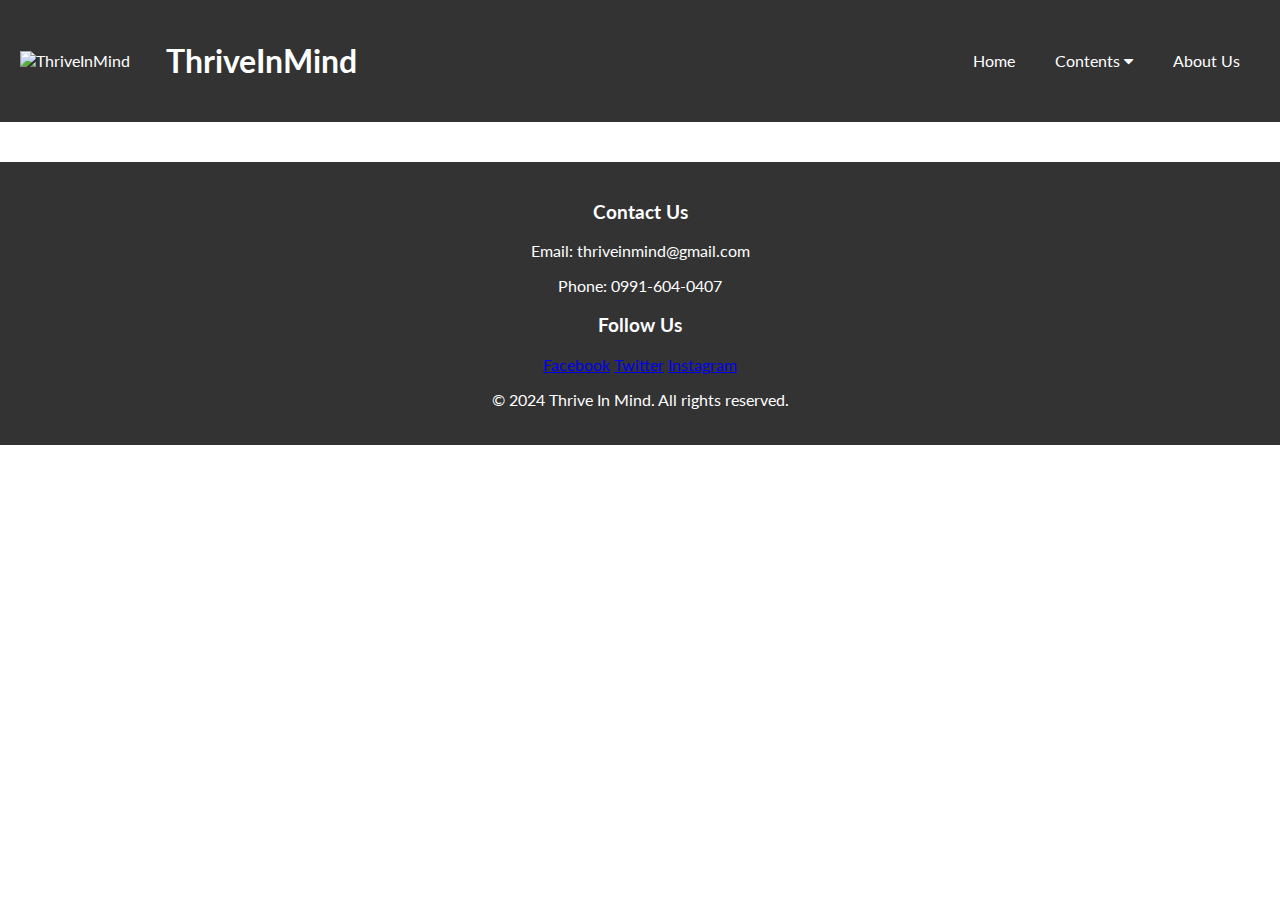
==== index.html @ 47e52624 "Add files via upload" ====
<!DOCTYPE html>
<html lang="en">
<head>
    <meta charset="UTF-8">
    <meta name="viewport" content="width=device-width, initial-scale=1">
    <title>ThriveInMind - Mental Health Awareness</title>
    <link rel="stylesheet" href="https://fonts.googleapis.com/css?family=Lato">
    <link rel="stylesheet" href="https://cdnjs.cloudflare.com/ajax/libs/font-awesome/4.7.0/css/font-awesome.min.css">
    <style>
        body {
            font-family: "Lato", sans-serif;
            margin: 0;
        }

        nav {
            background-color: #333;
            color: #fff;
            padding: 20px;
            display: flex;
            justify-content: space-between;
            align-items: center;
        }

        .logo-container {
            display: flex;
            align-items: center;
        }

        .logo {
            margin-right: 16px;
            width: 130px;
            vertical-align: middle;
        }

        .nav-links {
            display: flex;
            align-items: center;
        }

        nav a {
            text-decoration: none;
            color: #fff;
            padding: 10px 20px;
            border-radius: 5px;
            transition: background-color 0.3s ease;
        }

        nav a:hover {
            background-color: #555;
        }

        .dropdown {
            position: relative;
        }

        .dropdown-content {
            display: none;
            position: absolute;
            background-color: #333;
            min-width: 160px;
            box-shadow: 0px 8px 16px 0px rgba(0,0,0,0.2);
            z-index: 1;
        }

        .dropdown:hover .dropdown-content {
            display: block;
        }

        .dropdown-content a {
            color: #fff;
            padding: 12px 16px;
            text-decoration: none;
            display: block;
            transition: background-color 0.3s ease;
        }

        .dropdown-content a:hover {
            background-color: #555;
        }

        section {
            padding: 20px;
        }

        footer {
            background-color: #333;
            color: #fff;
            padding: 20px;
            text-align: center;
        }
    </style>
</head>
<body>
    <nav>
        <div class="logo-container">
            <img class="logo" src="images/logo.png" alt="ThriveInMind">
            <h1>ThriveInMind</h1>
        </div>
        <div class="nav-links">
            <a href="index.html">Home</a>
            <div class="dropdown">
                <a href="#">Contents <i class="fa fa-caret-down"></i></a>
                <div class="dropdown-content">
                    <a href="introduction.html">Introduction</a>
                    <a href="mental_disorders.html">Types of Mental Disorders</a>
                    <a href="cope.html">How To Cope Up/Hotlines</a>
                    <a href="misconceptions.html">Misconceptions about Mental Health</a>
                    <a href="articles.html">Related Articles</a>
                </div>
            </div>
            <a href="about_us.html">About Us</a>
        </div>
    </nav>

    <section>
        <!-- Your content goes here -->
    </section>

    <footer>
        <div>
            <h3>Contact Us</h3>
            <p>Email: thriveinmind@gmail.com</p>
            <p>Phone: 0991-604-0407</p>
        </div>

        <div>
            <h3>Follow Us</h3>
            <a href="#" target="_blank">Facebook</a>
            <a href="#" target="_blank">Twitter</a>
            <a href="#" target="_blank">Instagram</a>
        </div>

        <div>
            <p>&copy; 2024 Thrive In Mind. All rights reserved.</p>
        </div>
    </footer>
</body>
</html>
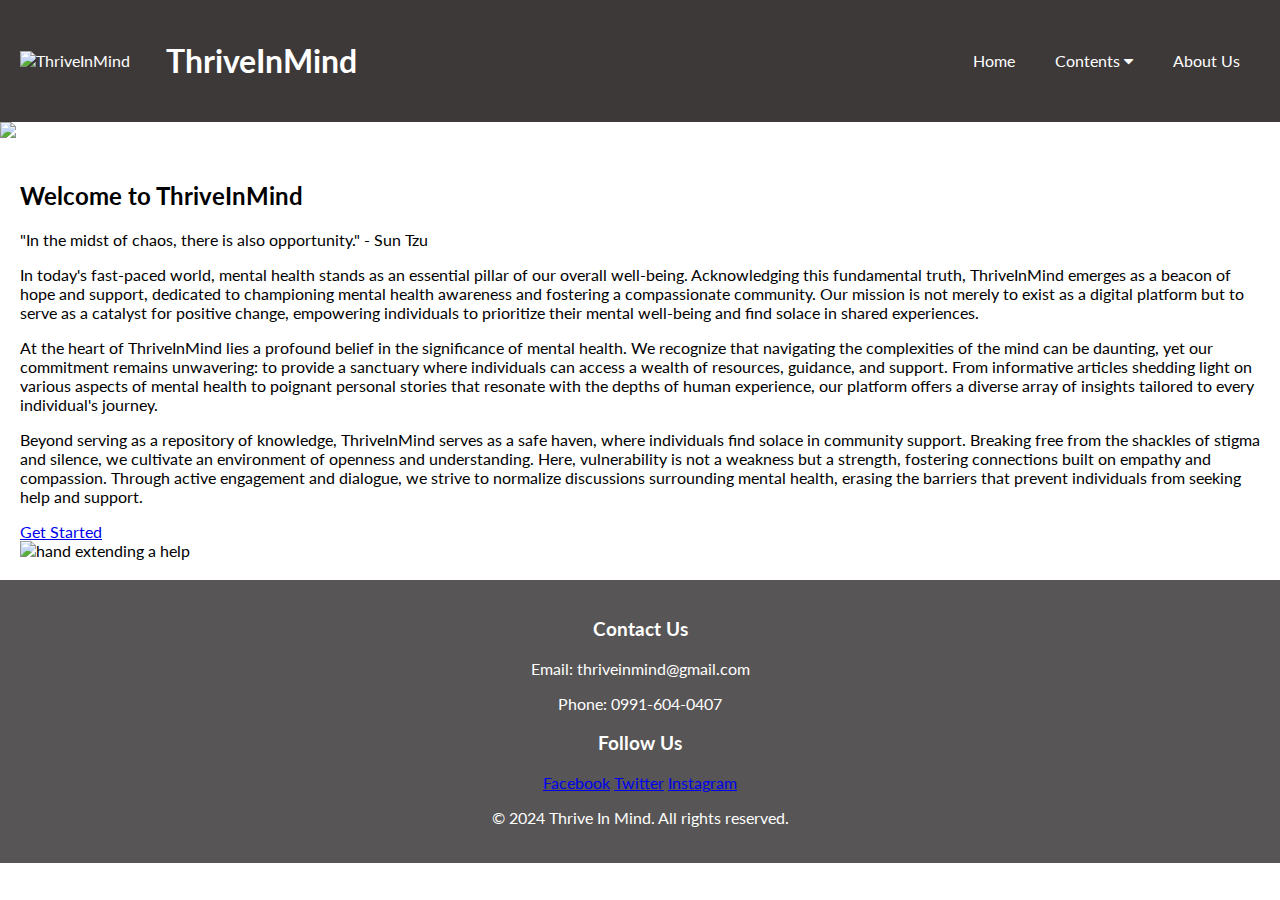
==== commit ae94eea3: "Update index.html" ====
--- a/index.html
+++ b/index.html
@@ -4,98 +4,18 @@
     <meta charset="UTF-8">
     <meta name="viewport" content="width=device-width, initial-scale=1">
     <title>ThriveInMind - Mental Health Awareness</title>
+    <meta name="description" content="ThriveInMind is dedicated to raising mental health awareness and providing support through resources, guidance, and community engagement.">
     <link rel="stylesheet" href="https://fonts.googleapis.com/css?family=Lato">
     <link rel="stylesheet" href="https://cdnjs.cloudflare.com/ajax/libs/font-awesome/4.7.0/css/font-awesome.min.css">
-    <style>
-        body {
-            font-family: "Lato", sans-serif;
-            margin: 0;
-        }
+    <link rel="stylesheet" href="style.css">
 
-        nav {
-            background-color: #333;
-            color: #fff;
-            padding: 20px;
-            display: flex;
-            justify-content: space-between;
-            align-items: center;
-        }
-
-        .logo-container {
-            display: flex;
-            align-items: center;
-        }
-
-        .logo {
-            margin-right: 16px;
-            width: 130px;
-            vertical-align: middle;
-        }
-
-        .nav-links {
-            display: flex;
-            align-items: center;
-        }
-
-        nav a {
-            text-decoration: none;
-            color: #fff;
-            padding: 10px 20px;
-            border-radius: 5px;
-            transition: background-color 0.3s ease;
-        }
-
-        nav a:hover {
-            background-color: #555;
-        }
-
-        .dropdown {
-            position: relative;
-        }
-
-        .dropdown-content {
-            display: none;
-            position: absolute;
-            background-color: #333;
-            min-width: 160px;
-            box-shadow: 0px 8px 16px 0px rgba(0,0,0,0.2);
-            z-index: 1;
-        }
-
-        .dropdown:hover .dropdown-content {
-            display: block;
-        }
-
-        .dropdown-content a {
-            color: #fff;
-            padding: 12px 16px;
-            text-decoration: none;
-            display: block;
-            transition: background-color 0.3s ease;
-        }
-
-        .dropdown-content a:hover {
-            background-color: #555;
-        }
-
-        section {
-            padding: 20px;
-        }
-
-        footer {
-            background-color: #333;
-            color: #fff;
-            padding: 20px;
-            text-align: center;
-        }
-    </style>
 </head>
 <body>
-    <nav>
+     <nav>
         <div class="logo-container">
             <img class="logo" src="images/logo.png" alt="ThriveInMind">
             <h1>ThriveInMind</h1>
-        </div>
+        </div> 
         <div class="nav-links">
             <a href="index.html">Home</a>
             <div class="dropdown">
@@ -112,8 +32,36 @@
         </div>
     </nav>
 
-    <section>
-        <!-- Your content goes here -->
+      <!-- Slideshow container -->
+      <div class="slideshow-container">
+        <div class="mySlides fade">
+            <img src="images/mth.png" style="width:100% ">
+        </div>
+
+        <div class="mySlides fade">
+            <img src="images/mttrs.png" style="width:100% ">
+        </div>
+
+
+
+    <section id="welcome">
+        <div class="content">
+       <h2>Welcome to ThriveInMind</h2> </a>
+            <p>"In the midst of chaos, there is also opportunity." - Sun Tzu</p>
+            <p>In today's fast-paced world, mental health stands as an essential pillar of our overall well-being. Acknowledging this fundamental truth, ThriveInMind emerges as a beacon of hope and support, dedicated to championing mental health awareness and fostering a compassionate community. Our mission is not merely to exist as a digital platform but to serve as a catalyst for positive change, empowering individuals to prioritize their mental well-being and find solace in shared experiences.</p>
+            
+            <p>At the heart of ThriveInMind lies a profound belief in the significance of mental health. We recognize that navigating the complexities of the mind can be daunting, yet our commitment remains unwavering: to provide a sanctuary where individuals can access a wealth of resources, guidance, and support. From informative articles shedding light on various aspects of mental health to poignant personal stories that resonate with the depths of human experience, our platform offers a diverse array of insights tailored to every individual's journey.</p>
+            
+            <p>Beyond serving as a repository of knowledge, ThriveInMind serves as a safe haven, where individuals find solace in community support. Breaking free from the shackles of stigma and silence, we cultivate an environment of openness and understanding. Here, vulnerability is not a weakness but a strength, fostering connections built on empathy and compassion. Through active engagement and dialogue, we strive to normalize discussions surrounding mental health, erasing the barriers that prevent individuals from seeking help and support.</p>
+            <a href="introduction.html" class="get-started-button">Get Started</a>
+            <!-- <p>Our vision extends beyond the confines of cyberspace; it encompasses a collective aspiration to create a world where mental health is prioritized and nurtured. By amplifying voices, sharing experiences, and advocating for change, we endeavor to spark a ripple effect of positivity and acceptance. Together, we challenge societal norms and perceptions, fostering a culture where seeking help is met with encouragement and understanding.</p>
+            <p>As individuals journey through the labyrinth of mental health, ThriveInMind stands as a steadfast companion, offering guidance, companionship, and hope. Through exploration, learning, and shared experiences, we reaffirm a fundamental truth: no one walks this path alone. ThriveInMind is more than just a website; it is a testament to the resilience of the human spirit and the power of community in nurturing mental well-being.</p>
+            <p>In conclusion, ThriveInMind serves as a beacon of hope and support in a world where mental health is often overlooked. With a steadfast commitment to fostering awareness, providing resources, and nurturing community support, we strive to create a world where mental well-being thrives, and every voice is heard and valued. Together, let us embark on this transformative journey, embracing resilience, empathy, and hope as we navigate the complexities of the human mind.</p> -->
+        </div>
+    
+        <div>
+            <img src="images/hands.jfif" alt="hand extending a help">
+        </div>
     </section>
 
     <footer>
@@ -134,5 +82,29 @@
             <p>&copy; 2024 Thrive In Mind. All rights reserved.</p>
         </div>
     </footer>
+
+<script>
+    var slideIndex = 0;
+showSlides();
+
+function showSlides() {
+    var i;
+    var slides = document.getElementsByClassName("mySlides");
+    for (i = 0; i < slides.length; i++) {
+        slides[i].style.display = "none";
+    }
+    slideIndex++;
+    if (slideIndex > slides.length) {
+        slideIndex = 1;
+    }
+    slides[slideIndex - 1].style.display = "block";
+    setTimeout(showSlides, 2500); // Change image every 2 seconds
+}
+
+function plusSlides(n) {
+    showSlides(slideIndex += n);
+}
+</script>
+
 </body>
 </html>
--- a/style.css
+++ b/style.css
@@ -0,0 +1,86 @@
+/* styles.css */
+
+body {
+    font-family: "Lato", sans-serif;
+    margin: 0;
+ 
+}
+
+.logo-container {
+    display: flex;
+    align-items: center;
+}
+
+.logo {
+    margin-right: 16px;
+    width: 130px;
+    vertical-align: middle;
+}
+
+nav {
+    background-color: #3d3939;
+    color: #fff;
+    padding: 20px;
+    display: flex;
+    justify-content: space-between;
+    align-items: center;
+}
+
+.nav-links {
+    display: flex;
+    align-items: center;
+}
+
+nav a {
+    text-decoration: none;
+    color: #fff;
+    padding: 10px 20px;
+    border-radius: 5px;
+    transition: background-color 0.3s ease;
+}
+
+nav a:hover {
+    background-color: #555;
+}
+
+.dropdown {
+    position: relative;
+}
+
+.dropdown-content {
+    display: none;
+    position: absolute;
+    background-color: #333;
+    min-width: 160px;
+    box-shadow: 0px 8px 16px 0px rgba(0,0,0,0.2);
+    z-index: 1;
+}
+
+.dropdown:hover .dropdown-content {
+    display: block;
+}
+
+.dropdown-content a {
+    color: #fff;
+    padding: 12px 16px;
+    text-decoration: none;
+    display: block;
+    transition: background-color 0.3s ease;
+}
+
+.dropdown-content a:hover {
+    background-color: #555;
+}
+
+section {
+    padding: 20px;
+}
+
+footer {
+    background-color: #575555;
+    color: #fff;
+    padding: 20px;
+    text-align: center;
+    
+}
+
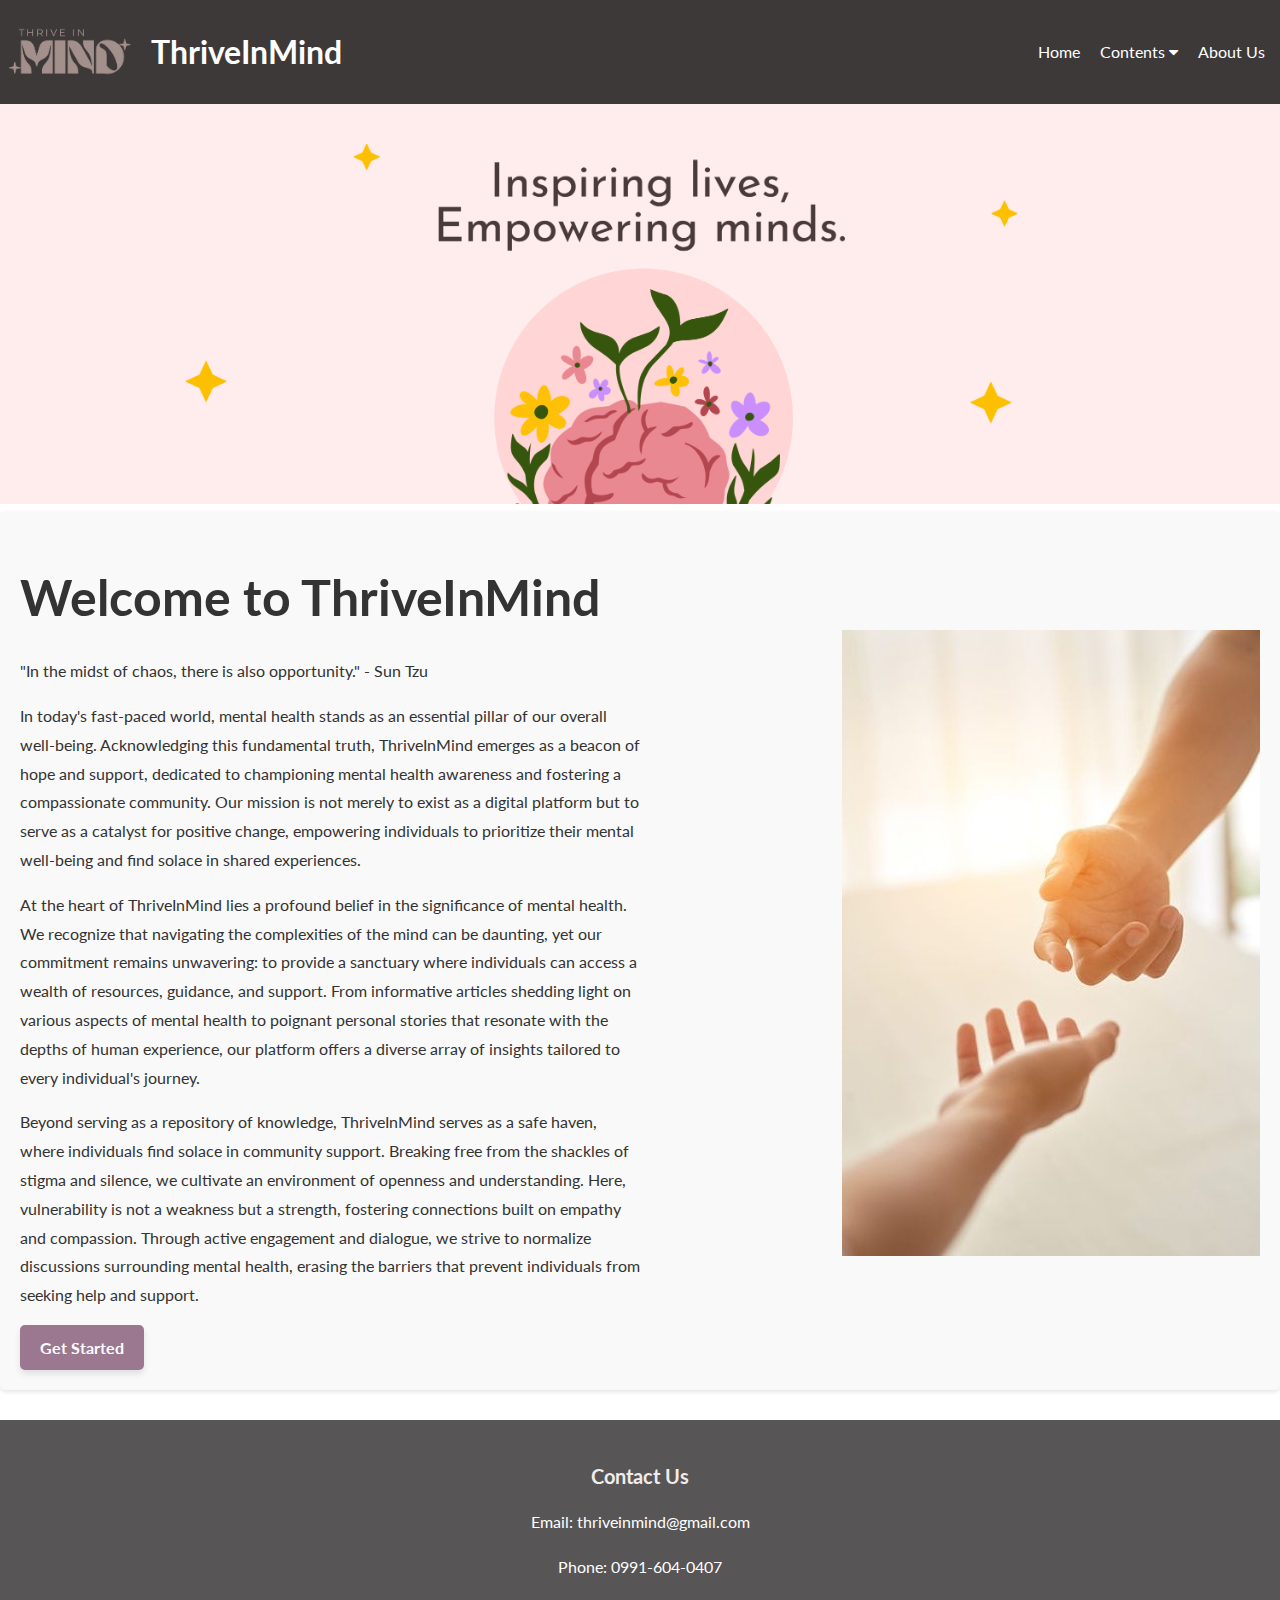
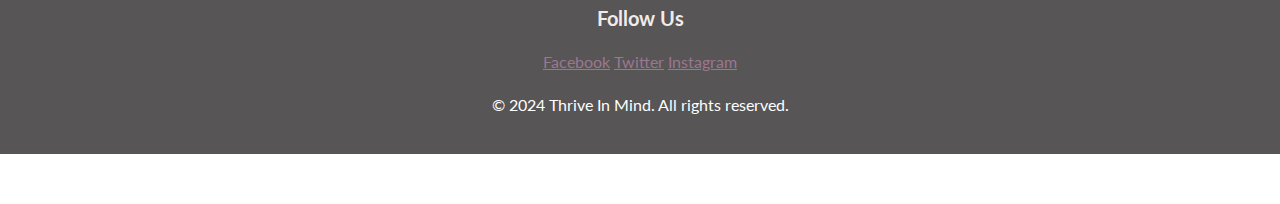
==== commit 023e4856: "Add files via upload" ====
--- a/index.html
+++ b/index.html
@@ -35,11 +35,11 @@
       <!-- Slideshow container -->
       <div class="slideshow-container">
         <div class="mySlides fade">
-            <img src="images/mth.png" style="width:100% ">
+            <img src="images/1.png" style="width:100% ">
         </div>
 
         <div class="mySlides fade">
-            <img src="images/mttrs.png" style="width:100% ">
+            <img src="images/2.png" style="width:100% ">
         </div>
 
 
--- a/style.css
+++ b/style.css
@@ -1,9 +1,8 @@
-/* styles.css */
-
 body {
     font-family: "Lato", sans-serif;
     margin: 0;
- 
+    line-height: 1.6;
+    color: #333;
 }
 
 .logo-container {
@@ -20,7 +19,7 @@
 nav {
     background-color: #3d3939;
     color: #fff;
-    padding: 20px;
+    padding: 5px;
     display: flex;
     justify-content: space-between;
     align-items: center;
@@ -34,13 +33,14 @@
 nav a {
     text-decoration: none;
     color: #fff;
-    padding: 10px 20px;
+    padding: 5px 10px;
     border-radius: 5px;
-    transition: background-color 0.3s ease;
+    transition: background-color 0.3s ease, color 0.3s ease;
 }
 
 nav a:hover {
     background-color: #555;
+    color: hotpink;
 }
 
 .dropdown {
@@ -65,11 +65,12 @@
     padding: 12px 16px;
     text-decoration: none;
     display: block;
-    transition: background-color 0.3s ease;
+    transition: background-color 0.3s ease, color 0.3s ease;
 }
 
 .dropdown-content a:hover {
     background-color: #555;
+    color: hotpink;
 }
 
 section {
@@ -81,6 +82,209 @@
     color: #fff;
     padding: 20px;
     text-align: center;
-    
-}
-
+}
+
+/* Slideshow container */
+.slideshow-container {
+    position: relative;
+    max-width: 100%;
+    margin-bottom: 50px; /* Reduced bottom margin */
+}
+
+/* Hide the images by default */
+.mySlides {
+    display: none;
+}
+
+/* Next & previous buttons */
+.prev, .next {
+    cursor: pointer;
+    position: absolute;
+    top: 50%;
+    width: auto;
+    padding: 16px;
+    margin-top: -22px;
+    color: white;
+    font-weight: bold;
+    font-size: 20px;
+    transition: 0.6s ease;
+    border-radius: 0 3px 3px 0;
+    background-color: rgba(0, 0, 0, 0.5);
+}
+
+.next {
+    right: 0;
+    border-radius: 3px 0 0 3px;
+}
+
+.prev:hover, .next:hover {
+    background-color: rgba(0, 0, 0, 0.8);
+}
+
+a:hover {
+    color: hotpink;
+}
+
+#welcome {
+    display: flex;
+    justify-content: space-between;
+    align-items: center;
+    padding: 20px; /* Reduced padding */
+    padding-top: 5px; /* Specifically reduce top padding */
+    font-family: 'Lato', sans-serif;
+}
+
+#welcome .content {
+    width: 50%;
+}
+
+#welcome img {
+    width: 100%;
+    display: block;
+    margin-left: auto;
+    margin-right: auto;
+}
+
+/* Responsive Design */
+@media (max-width: 768px) {
+    #welcome {
+        flex-direction: column;
+        padding: 20px;
+    }
+    
+    #welcome .content, #welcome img {
+        width: 100%;
+    }
+    
+    .nav-links {
+        flex-direction: column;
+        align-items: flex-start;
+    }
+    
+    nav {
+        flex-direction: column;
+        align-items: flex-start;
+    }
+    
+    nav a {
+        padding: 10px 0;
+    }
+}
+
+/* Button Styling */
+.get-started-button {
+    display: inline-block;
+    background-color: #9c7790; /* Button background color */
+    color: #fff; /* Button text color */
+    padding: 10px 20px; /* Padding around the text */
+    border-radius: 5px; /* Rounded corners */
+    text-align: center; /* Centered text */
+    text-decoration: none; /* Remove underline from text */
+    font-size: 16px; /* Font size */
+    font-weight: bold; /* Bold text */
+    transition: background-color 0.3s ease, transform 0.3s ease; /* Smooth transitions for hover effects */
+    box-shadow: 0 4px 6px rgba(0, 0, 0, 0.1); /* Subtle shadow for depth */
+}
+
+.get-started-button:hover {
+    background-color: #827b78; /* Slightly darker background on hover */
+    transform: translateY(-2px); /* Slight lift effect on hover */
+}
+
+/* Content Styling */
+section {
+    padding: 20px;
+    margin-bottom: 30px; /* Add margin bottom for spacing between sections */
+    background-color: #f9f9f9; /* Add a light background color to content sections */
+    border-radius: 5px; /* Add border radius for rounded corners */
+    box-shadow: 0 2px 4px rgba(0, 0, 0, 0.1); /* Add a subtle shadow for depth */
+}
+
+h2 {
+    color: #333;
+    font-size: 50px;
+    margin-bottom: 20px; /* Add margin bottom to separate headings from content */
+}
+
+h3 {
+    color: #f1ebeb;
+    font-size: 20px;
+    margin-bottom: 15px; /* Add margin bottom to separate headings from content */
+}
+
+p {
+    margin-bottom: 15px; /* Add margin bottom for spacing between paragraphs */
+    line-height: 1.8; /* Improve line spacing for better readability */
+}
+
+ul, ol {
+    margin-bottom: 15px; /* Add margin bottom for spacing between lists and content */
+}
+
+ul li, ol li {
+    margin-bottom: 5px; /* Add margin bottom for spacing between list items */
+}
+
+a {
+    color: #9c7790; /* Change link color to match the theme */
+    transition: color 0.3s ease; /* Smooth transition for link color change */
+}
+
+a:hover {
+    color: #383230; /* Change link color on hover for better visibility */
+}
+
+/* Responsive Design */
+@media (max-width: 768px) {
+    section {
+        padding: 15px; /* Decrease padding for smaller screens */
+    }
+
+    h2 {
+        font-size: 20px; /* Decrease font size for smaller screens */
+    }
+
+    h3 {
+        font-size: 18px; /* Decrease font size for smaller screens */
+    }
+}
+
+
+.article-box {   /*articles*/
+    display: grid;
+    grid-template-columns: repeat(auto-fit, minmax(250px, 1fr));
+    grid-gap: 20px;
+    padding: 20px;
+}
+
+.article-card {
+    border: 1px solid #ccc;
+    border-radius: 8px;
+    overflow: hidden;
+    box-shadow: 0 2px 4px rgba(0, 0, 0, 0.1);
+    background-color: #e0d0d0;
+    transition: transform 0.2s;
+}
+
+.article-card img {
+    width: 100%;
+    height: auto;
+    display: block;
+}
+
+.article-card h3 {
+    text-align: center;
+    margin: 10px 0;
+    font-size: 1.2rem;
+    padding: 0 10px;
+}
+
+.article-card a {
+    text-decoration: none;
+    color: #333;
+    display: block;
+}
+
+.article-card:hover {
+    transform: translateY(-3px);
+}
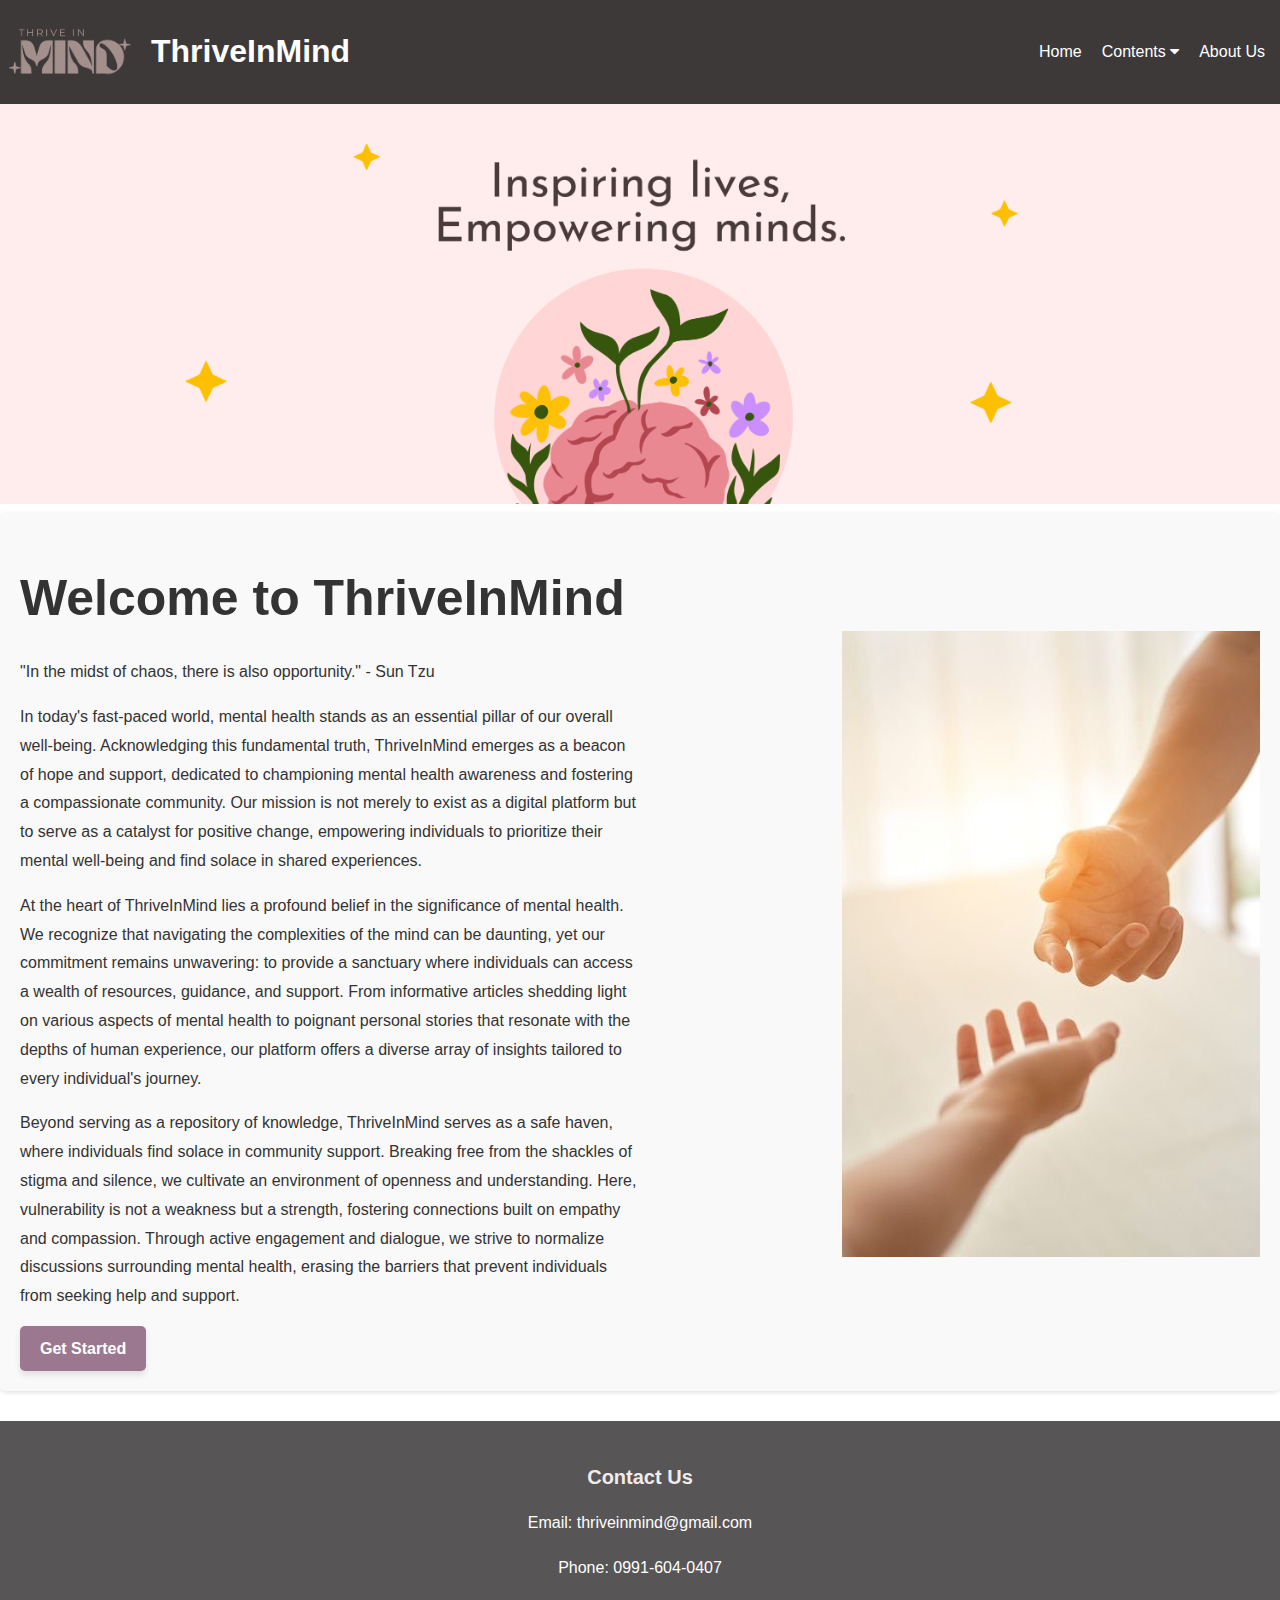
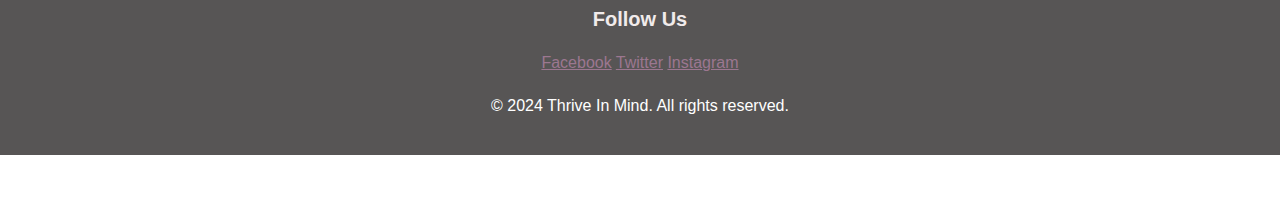
==== commit 35807d4e: "Update index.html" ====
--- a/index.html
+++ b/index.html
@@ -5,7 +5,7 @@
     <meta name="viewport" content="width=device-width, initial-scale=1">
     <title>ThriveInMind - Mental Health Awareness</title>
     <meta name="description" content="ThriveInMind is dedicated to raising mental health awareness and providing support through resources, guidance, and community engagement.">
-    <link rel="stylesheet" href="https://fonts.googleapis.com/css?family=Lato">
+    <link href="https://fonts.googleapis.com/css2?family=Poppins:wght@400;700&display=swap" rel="stylesheet">
     <link rel="stylesheet" href="https://cdnjs.cloudflare.com/ajax/libs/font-awesome/4.7.0/css/font-awesome.min.css">
     <link rel="stylesheet" href="style.css">
 
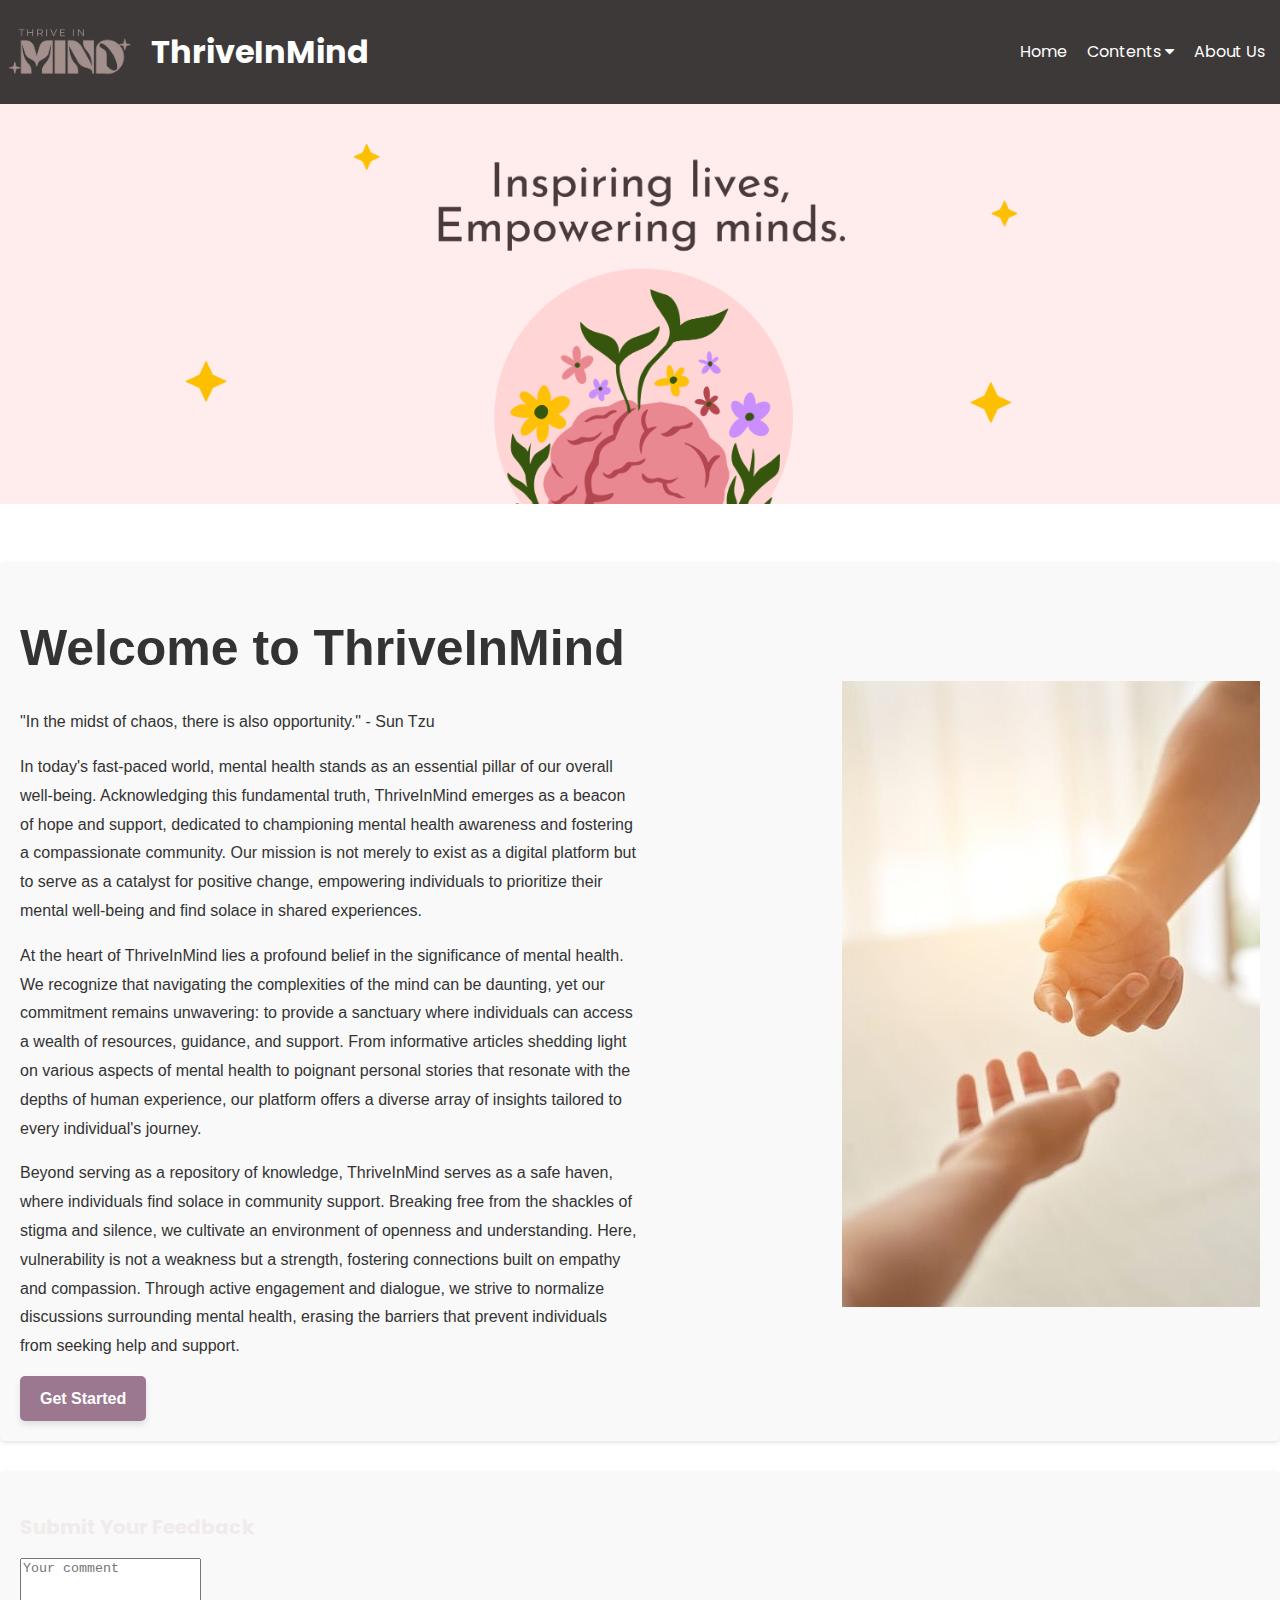
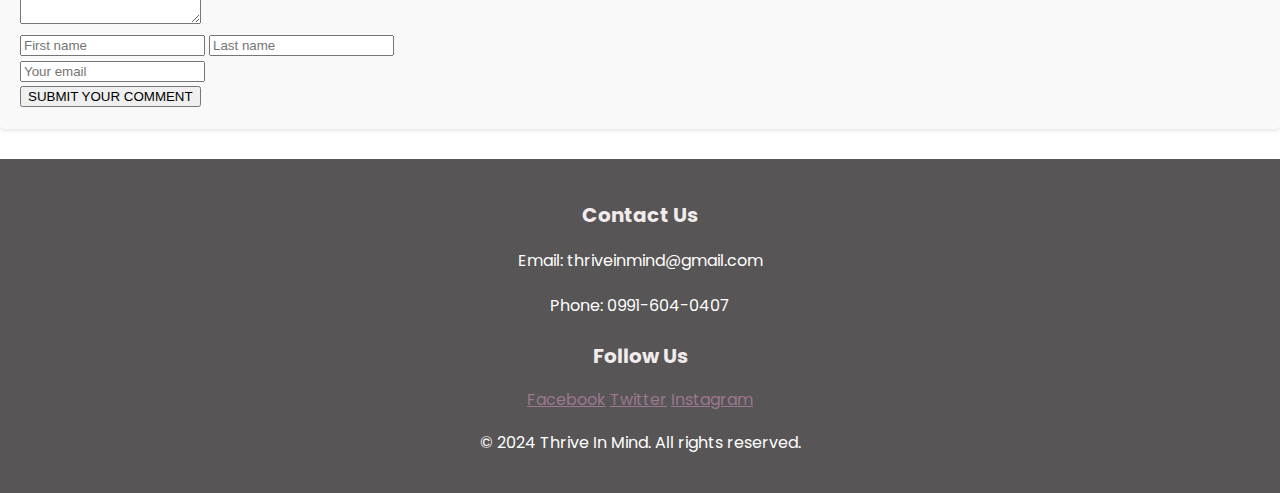
==== commit 7b12ac58: "Update index.html" ====
--- a/index.html
+++ b/index.html
@@ -8,45 +8,44 @@
     <link href="https://fonts.googleapis.com/css2?family=Poppins:wght@400;700&display=swap" rel="stylesheet">
     <link rel="stylesheet" href="https://cdnjs.cloudflare.com/ajax/libs/font-awesome/4.7.0/css/font-awesome.min.css">
     <link rel="stylesheet" href="style.css">
-
 </head>
 <body>
-     <nav>
-        <div class="logo-container">
-            <img class="logo" src="images/logo.png" alt="ThriveInMind">
-            <h1>ThriveInMind</h1>
-        </div> 
-        <div class="nav-links">
-            <a href="index.html">Home</a>
-            <div class="dropdown">
-                <a href="#">Contents <i class="fa fa-caret-down"></i></a>
-                <div class="dropdown-content">
-                    <a href="introduction.html">Introduction</a>
-                    <a href="mental_disorders.html">Types of Mental Disorders</a>
-                    <a href="cope.html">How To Cope Up/Hotlines</a>
-                    <a href="misconceptions.html">Misconceptions about Mental Health</a>
-                    <a href="articles.html">Related Articles</a>
+    <header>
+        <nav>
+            <div class="logo-container">
+                <img class="logo" src="images/logo.png" alt="ThriveInMind">
+                <h1>ThriveInMind</h1>
+            </div> 
+            <div class="nav-links">
+                <a href="index.html">Home</a>
+                <div class="dropdown">
+                    <a href="#">Contents <i class="fa fa-caret-down"></i></a>
+                    <div class="dropdown-content">
+                        <a href="introduction.html">Introduction</a>
+                        <a href="mental_disorders.html">Types of Mental Disorders</a>
+                        <a href="cope.html">How To Cope Up/Hotlines</a>
+                        <a href="misconceptions.html">Misconceptions about Mental Health</a>
+                        <a href="articles.html">Related Articles</a>
+                    </div>
                 </div>
+                <a href="about_us.html">About Us</a>
             </div>
-            <a href="about_us.html">About Us</a>
-        </div>
-    </nav>
+        </nav>
+    </header>
 
-      <!-- Slideshow container -->
-      <div class="slideshow-container">
+    <!-- Slideshow container -->
+    <div class="slideshow-container">
         <div class="mySlides fade">
-            <img src="images/1.png" style="width:100% ">
+            <img src="images/1.png" style="width:100%">
         </div>
 
         <div class="mySlides fade">
-            <img src="images/2.png" style="width:100% ">
+            <img src="images/2.png" style="width:100%">
         </div>
-
-
-
+    </div>
     <section id="welcome">
         <div class="content">
-       <h2>Welcome to ThriveInMind</h2> </a>
+            <h2>Welcome to ThriveInMind</h2>
             <p>"In the midst of chaos, there is also opportunity." - Sun Tzu</p>
             <p>In today's fast-paced world, mental health stands as an essential pillar of our overall well-being. Acknowledging this fundamental truth, ThriveInMind emerges as a beacon of hope and support, dedicated to championing mental health awareness and fostering a compassionate community. Our mission is not merely to exist as a digital platform but to serve as a catalyst for positive change, empowering individuals to prioritize their mental well-being and find solace in shared experiences.</p>
             
@@ -54,57 +53,81 @@
             
             <p>Beyond serving as a repository of knowledge, ThriveInMind serves as a safe haven, where individuals find solace in community support. Breaking free from the shackles of stigma and silence, we cultivate an environment of openness and understanding. Here, vulnerability is not a weakness but a strength, fostering connections built on empathy and compassion. Through active engagement and dialogue, we strive to normalize discussions surrounding mental health, erasing the barriers that prevent individuals from seeking help and support.</p>
             <a href="introduction.html" class="get-started-button">Get Started</a>
-            <!-- <p>Our vision extends beyond the confines of cyberspace; it encompasses a collective aspiration to create a world where mental health is prioritized and nurtured. By amplifying voices, sharing experiences, and advocating for change, we endeavor to spark a ripple effect of positivity and acceptance. Together, we challenge societal norms and perceptions, fostering a culture where seeking help is met with encouragement and understanding.</p>
-            <p>As individuals journey through the labyrinth of mental health, ThriveInMind stands as a steadfast companion, offering guidance, companionship, and hope. Through exploration, learning, and shared experiences, we reaffirm a fundamental truth: no one walks this path alone. ThriveInMind is more than just a website; it is a testament to the resilience of the human spirit and the power of community in nurturing mental well-being.</p>
-            <p>In conclusion, ThriveInMind serves as a beacon of hope and support in a world where mental health is often overlooked. With a steadfast commitment to fostering awareness, providing resources, and nurturing community support, we strive to create a world where mental well-being thrives, and every voice is heard and valued. Together, let us embark on this transformative journey, embracing resilience, empathy, and hope as we navigate the complexities of the human mind.</p> -->
         </div>
-    
-        <div>
+     
+        <div class="img">
             <img src="images/hands.jfif" alt="hand extending a help">
+          
+        </div>
+    </section>
+
+    <!-- Feedback Form -->
+    <section id="feedback">
+        <div class="feedback-form">
+            <h3>Submit Your Feedback</h3>
+            <form action="submit_feedback.php" method="post">
+                <textarea id="message" name="message" rows="4" placeholder="Your comment" required></textarea><br>
+                <div class="name-fields">
+                    <input type="text" id="first_name" name="first_name" placeholder="First name" required>
+                    <input type="text" id="last_name" name="last_name" placeholder="Last name" required>
+                </div>
+                <input type="email" id="email" name="email" placeholder="Your email" required><br>
+                <input type="submit" name="submit" value="SUBMIT YOUR COMMENT">
+            </form>
         </div>
     </section>
 
     <footer>
-        <div>
-            <h3>Contact Us</h3>
-            <p>Email: thriveinmind@gmail.com</p>
-            <p>Phone: 0991-604-0407</p>
+        <div class="footer-content">
+            <div class="contact-us">
+                <h3>Contact Us</h3>
+                <p>Email: thriveinmind@gmail.com</p>
+                <p>Phone: 0991-604-0407</p>
+            </div>
+
+            <div class="follow-us">
+                <h3>Follow Us</h3>
+                <a href="#" target="_blank">Facebook</a>
+                <a href="#" target="_blank">Twitter</a>
+                <a href="#" target="_blank">Instagram</a>
+            </div>
         </div>
-
-        <div>
-            <h3>Follow Us</h3>
-            <a href="#" target="_blank">Facebook</a>
-            <a href="#" target="_blank">Twitter</a>
-            <a href="#" target="_blank">Instagram</a>
-        </div>
-
-        <div>
+        <div class="footer-bottom">
             <p>&copy; 2024 Thrive In Mind. All rights reserved.</p>
         </div>
     </footer>
 
+    <script>
+        var slideIndex = 0;
+        showSlides();
+
+        function showSlides() {
+            var i;
+            var slides = document.getElementsByClassName("mySlides");
+            for (i = 0; i < slides.length; i++) {
+                slides[i].style.display = "none";
+            }
+            slideIndex++;
+            if (slideIndex > slides.length) {
+                slideIndex = 1;
+            }
+            slides[slideIndex - 1].style.display = "block";
+            setTimeout(showSlides, 2500); // Change image every 2.5 seconds
+        }
+    </script>
+
 <script>
-    var slideIndex = 0;
-showSlides();
-
-function showSlides() {
-    var i;
-    var slides = document.getElementsByClassName("mySlides");
-    for (i = 0; i < slides.length; i++) {
-        slides[i].style.display = "none";
-    }
-    slideIndex++;
-    if (slideIndex > slides.length) {
-        slideIndex = 1;
-    }
-    slides[slideIndex - 1].style.display = "block";
-    setTimeout(showSlides, 2500); // Change image every 2 seconds
-}
-
-function plusSlides(n) {
-    showSlides(slideIndex += n);
-}
+    document.addEventListener('DOMContentLoaded', function() {
+        const urlParams = new URLSearchParams(window.location.search);
+        if (urlParams.has('feedback')) {
+            const feedbackStatus = urlParams.get('feedback');
+            if (feedbackStatus === 'success') {
+                alert('Feedback submitted successfully!');
+            } else if (feedbackStatus === 'error') {
+                alert('There was an error submitting your feedback. Please try again.');
+            }
+        }
+    });
 </script>
-
 </body>
 </html>
--- a/style.css
+++ b/style.css
@@ -1,5 +1,5 @@
 body {
-    font-family: "Lato", sans-serif;
+    font-family: 'Poppins', sans-serif;
     margin: 0;
     line-height: 1.6;
     color: #333;
@@ -84,19 +84,16 @@
     text-align: center;
 }
 
-/* Slideshow container */
 .slideshow-container {
     position: relative;
     max-width: 100%;
-    margin-bottom: 50px; /* Reduced bottom margin */
-}
-
-/* Hide the images by default */
+    margin-bottom: 50px; 
+}
+
 .mySlides {
     display: none;
 }
 
-/* Next & previous buttons */
 .prev, .next {
     cursor: pointer;
     position: absolute;
@@ -129,8 +126,8 @@
     display: flex;
     justify-content: space-between;
     align-items: center;
-    padding: 20px; /* Reduced padding */
-    padding-top: 5px; /* Specifically reduce top padding */
+    padding: 20px; 
+    padding-top: 5px; 
     font-family: 'Lato', sans-serif;
 }
 
@@ -145,7 +142,6 @@
     margin-right: auto;
 }
 
-/* Responsive Design */
 @media (max-width: 768px) {
     #welcome {
         flex-direction: column;
@@ -171,86 +167,83 @@
     }
 }
 
-/* Button Styling */
 .get-started-button {
     display: inline-block;
-    background-color: #9c7790; /* Button background color */
-    color: #fff; /* Button text color */
-    padding: 10px 20px; /* Padding around the text */
-    border-radius: 5px; /* Rounded corners */
-    text-align: center; /* Centered text */
-    text-decoration: none; /* Remove underline from text */
-    font-size: 16px; /* Font size */
-    font-weight: bold; /* Bold text */
-    transition: background-color 0.3s ease, transform 0.3s ease; /* Smooth transitions for hover effects */
-    box-shadow: 0 4px 6px rgba(0, 0, 0, 0.1); /* Subtle shadow for depth */
+    background-color: #9c7790; 
+    color: #fff; 
+    padding: 10px 20px; 
+    border-radius: 5px; 
+    text-align: center; 
+    text-decoration: none; 
+    font-size: 16px; 
+    font-weight: bold; 
+    transition: background-color 0.3s ease, transform 0.3s ease; 
+    box-shadow: 0 4px 6px rgba(0, 0, 0, 0.1); 
 }
 
 .get-started-button:hover {
-    background-color: #827b78; /* Slightly darker background on hover */
-    transform: translateY(-2px); /* Slight lift effect on hover */
-}
-
-/* Content Styling */
+    background-color: #827b78; 
+    transform: translateY(-2px); 
+}
+
 section {
     padding: 20px;
-    margin-bottom: 30px; /* Add margin bottom for spacing between sections */
-    background-color: #f9f9f9; /* Add a light background color to content sections */
-    border-radius: 5px; /* Add border radius for rounded corners */
-    box-shadow: 0 2px 4px rgba(0, 0, 0, 0.1); /* Add a subtle shadow for depth */
+    margin-bottom: 30px; 
+    background-color: #f9f9f9; 
+    border-radius: 5px; 
+    box-shadow: 0 2px 4px rgba(0, 0, 0, 0.1); 
 }
 
 h2 {
     color: #333;
     font-size: 50px;
-    margin-bottom: 20px; /* Add margin bottom to separate headings from content */
+    margin-bottom: 20px; 
 }
 
 h3 {
     color: #f1ebeb;
     font-size: 20px;
-    margin-bottom: 15px; /* Add margin bottom to separate headings from content */
+    margin-bottom: 15px; 
 }
 
 p {
-    margin-bottom: 15px; /* Add margin bottom for spacing between paragraphs */
-    line-height: 1.8; /* Improve line spacing for better readability */
+    margin-bottom: 15px; 
+    line-height: 1.8; 
 }
 
 ul, ol {
-    margin-bottom: 15px; /* Add margin bottom for spacing between lists and content */
+    margin-bottom: 15px; 
 }
 
 ul li, ol li {
-    margin-bottom: 5px; /* Add margin bottom for spacing between list items */
+    margin-bottom: 5px; 
 }
 
 a {
-    color: #9c7790; /* Change link color to match the theme */
-    transition: color 0.3s ease; /* Smooth transition for link color change */
+    color: #9c7790; 
+    transition: color 0.3s ease; 
 }
 
 a:hover {
-    color: #383230; /* Change link color on hover for better visibility */
-}
-
-/* Responsive Design */
+    color: #383230; 
+}
+
 @media (max-width: 768px) {
     section {
-        padding: 15px; /* Decrease padding for smaller screens */
+        padding: 15px; 
     }
 
     h2 {
-        font-size: 20px; /* Decrease font size for smaller screens */
+        font-size: 20px; 
     }
 
     h3 {
-        font-size: 18px; /* Decrease font size for smaller screens */
-    }
-}
-
-
-.article-box {   /*articles*/
+        font-size: 18px; 
+    }
+}
+
+
+.article-box {   
     display: grid;
     grid-template-columns: repeat(auto-fit, minmax(250px, 1fr));
     grid-gap: 20px;
@@ -288,3 +281,104 @@
 .article-card:hover {
     transform: translateY(-3px);
 }
+
+.centered-content {
+    text-align: center;
+    margin-bottom: 20px;
+}
+
+.welcome-container {
+    background-color: #FFECEC;
+    padding: 30px;
+    text-align: center;
+}
+
+.large-text {
+    font-size: 2em;
+    font-weight: bold;
+}
+
+.definition-container {
+    display: flex;
+    align-items: center;
+    margin-bottom: 40px;
+}
+
+.definiton-text {
+    flex: 2;
+    padding-left: 20px;
+    font-size: 18px;
+}
+
+.container {
+    margin: 0 15px;
+}
+
+@media (min-width: 700px) {
+    .container {
+        margin: 0 20px;
+    }
+}
+
+@media (min-width: 1100px) {
+    .container {
+        margin: 0 20px;
+    }
+}
+
+#about-content {
+    background-color: #fff;
+    padding: 50px 20px;
+}
+
+.about-container {
+    display: flex;
+    align-items: center;
+    justify-content: space-around;
+    flex-wrap: wrap;
+}
+
+.about-image {
+    flex: 1; 
+    max-width: 40%; 
+    margin-right: 5px; 
+}
+
+.about-image img {
+    max-width: 100%; 
+    height: auto; 
+    border-radius: 10px;
+    box-shadow: 0 4px 8px rgba(0, 0, 0, 0.1);
+}
+
+
+
+.about-text {
+    flex: 1; 
+    max-width: 50%; 
+}
+
+.about-text h2 {
+    color: #333;
+    font-size: 2.5em;
+    margin-bottom: 20px;
+}
+
+.about-text p {
+    margin-bottom: 15px;
+    line-height: 1.8;
+    color: #666;
+}
+
+@media (max-width: 768px) {
+    .about-container {
+        flex-direction: column;
+        text-align: center;
+    }
+    
+    .about-text,
+    .about-image {
+        max-width: 100%; 
+        margin: 0;
+    }
+}
